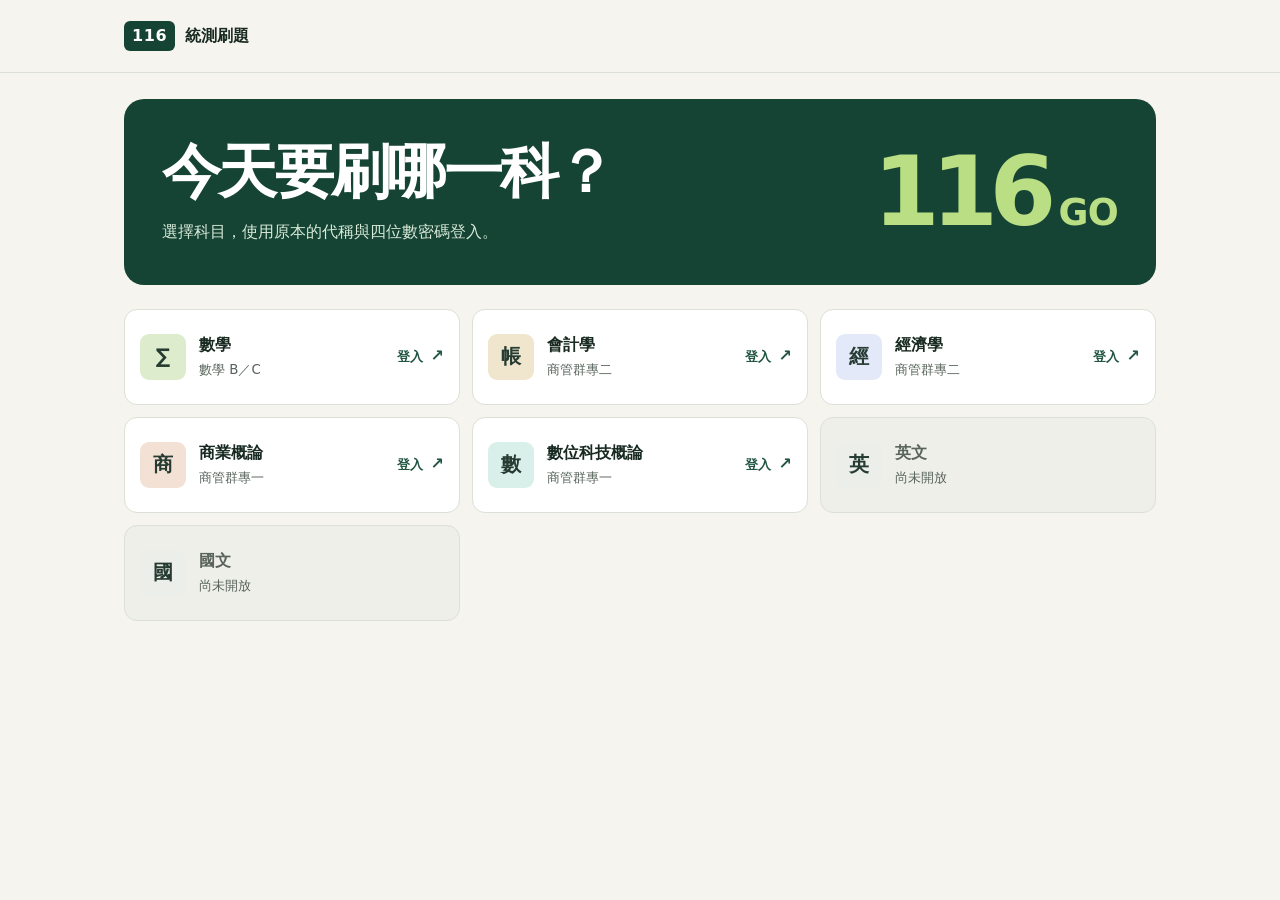
==== index.html @ 4256518a "Build 116 subject portal and shared worksheet export" ====
<!doctype html>
<html lang="zh-Hant">
<head>
<meta charset="utf-8">
<meta name="viewport" content="width=device-width, initial-scale=1">
<meta name="description" content="116 統測刷題入口。選擇科目登入，開始練習、模擬考或複習錯題。">
<title>116 統測刷題入口</title>
<link rel="stylesheet" href="./portal.css">
</head>
<body>
<header class="bar"><a href="./" class="brand"><span>116</span> 統測刷題</a></header>
<main>
  <section class="intro" aria-labelledby="title">
    <div><h1 id="title">今天要刷哪一科？</h1>
    <p>選擇科目，使用原本的代稱與四位數密碼登入。</p></div>
    <div class="mark" aria-hidden="true">116<span>GO</span></div>
  </section>
  <ul class="subjects" aria-label="刷題科目">
    <li class="subject tone-0"><a href="../testmath/" aria-label="登入數學"><span class="symbol" aria-hidden="true">∑</span><span class="subject-text"><strong>數學</strong><small>數學 B／C</small></span><span class="action" aria-hidden="true">登入 <span>↗</span></span></a></li>
    <li class="subject tone-1"><a href="../Accounting/" aria-label="登入會計學"><span class="symbol" aria-hidden="true">帳</span><span class="subject-text"><strong>會計學</strong><small>商管群專二</small></span><span class="action" aria-hidden="true">登入 <span>↗</span></span></a></li>
    <li class="subject tone-2"><a href="../economy/" aria-label="登入經濟學"><span class="symbol" aria-hidden="true">經</span><span class="subject-text"><strong>經濟學</strong><small>商管群專二</small></span><span class="action" aria-hidden="true">登入 <span>↗</span></span></a></li>
    <li class="subject tone-3"><a href="../Business/" aria-label="登入商業概論"><span class="symbol" aria-hidden="true">商</span><span class="subject-text"><strong>商業概論</strong><small>商管群專一</small></span><span class="action" aria-hidden="true">登入 <span>↗</span></span></a></li>
    <li class="subject tone-4"><a href="../Digital/" aria-label="登入數位科技概論"><span class="symbol" aria-hidden="true">數</span><span class="subject-text"><strong>數位科技概論</strong><small>商管群專一</small></span><span class="action" aria-hidden="true">登入 <span>↗</span></span></a></li>
    <li class="subject tone-5"><div class="pending"><span class="symbol" aria-hidden="true">英</span><span class="subject-text"><strong>英文</strong><small>尚未開放</small></span></div></li>
    <li class="subject tone-6"><div class="pending"><span class="symbol" aria-hidden="true">國</span><span class="subject-text"><strong>國文</strong><small>尚未開放</small></span></div></li>
  </ul>
</main>
</body>
</html>
---- portal.css ----
:root{color-scheme:light;--paper:#f5f4ef;--ink:#172920;--green:#154434;--line:#dce1d5}
*{box-sizing:border-box}body{margin:0;background:var(--paper);color:var(--ink);font:16px/1.55 "Noto Sans TC","Microsoft JhengHei",system-ui,sans-serif}a{color:inherit;text-decoration:none}
.bar{padding:16px max(20px,calc((100vw - 1032px)/2));border-bottom:1px solid var(--line)}.brand{display:inline-flex;align-items:center;gap:10px;min-height:40px;font-weight:750}.brand span{padding:3px 8px;border-radius:6px;background:var(--green);color:#fff;letter-spacing:.04em}
main{max-width:1080px;margin:auto;padding:26px 24px 52px}.intro{display:flex;justify-content:space-between;align-items:center;gap:18px;overflow:hidden;padding:40px 38px;background:var(--green);color:#fff;border-radius:20px}
h1{margin:0;font-size:clamp(2rem,6vw,3.7rem);line-height:1.13;letter-spacing:-.045em}.intro p{margin:14px 0 0;color:#d9ead9}.mark{display:flex;align-items:baseline;flex:none;color:#b9de83;font-size:clamp(2.5rem,8vw,6rem);line-height:1;font-weight:900;letter-spacing:-.09em}.mark span{font-size:.38em;margin-left:.3em;letter-spacing:-.02em}
.subjects{list-style:none;padding:0;margin:24px 0 0;display:grid;grid-template-columns:repeat(3,minmax(0,1fr));gap:12px}.subject{min-width:0}.subject a,.pending{display:flex;align-items:center;gap:13px;min-height:96px;padding:14px 15px;background:#fff;border:1px solid var(--line);border-radius:13px}.subject a:hover{border-color:#759781;background:#fbfdf7}.subject a:focus-visible,.brand:focus-visible{outline:3px solid #24765b;outline-offset:3px}.symbol{display:grid;place-items:center;flex:none;width:46px;height:46px;border-radius:9px;background:var(--symbol,#eceee9);color:#263b32;font-weight:800;font-size:20px}.subject-text{min-width:0;flex:1}.subject-text strong,.subject-text small{display:block}.subject-text small{color:#57635b;margin-top:2px}.action{flex:none;font-size:13px;font-weight:750;color:#225642}.action span{font-size:16px;margin-left:3px}.pending{background:#efefe9;color:#5a645c}.tone-0{--symbol:#dceccc}.tone-1{--symbol:#f0e6ce}.tone-2{--symbol:#e4e9fa}.tone-3{--symbol:#f4e1d6}.tone-4{--symbol:#d9efea}
@media(max-width:940px){.subjects{grid-template-columns:repeat(2,minmax(0,1fr))}}
@media(max-width:550px){main{padding:16px 15px 36px}.bar{padding:10px 15px}.intro{padding:24px 18px;border-radius:14px}.intro p{font-size:14px}.mark{display:none}.subjects{margin-top:14px;grid-template-columns:1fr;gap:8px}.subject a,.pending{min-height:68px;padding:10px 12px}.symbol{height:40px;width:40px}}
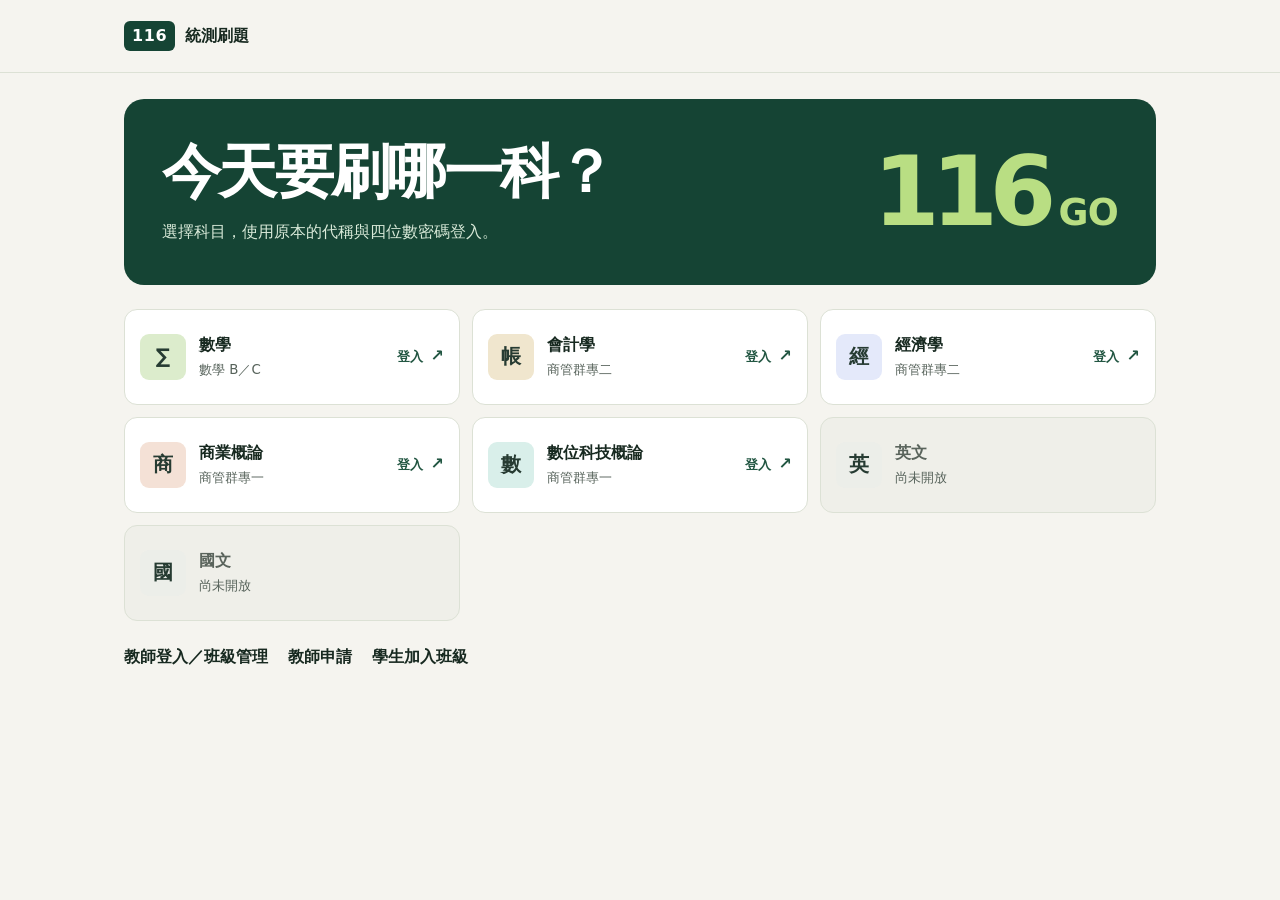
==== commit a39f2446: "Link classroom access from the 116 practice homepage" ====
--- a/index.html
+++ b/index.html
@@ -24,6 +24,11 @@
     <li class="subject tone-5"><div class="pending"><span class="symbol" aria-hidden="true">英</span><span class="subject-text"><strong>英文</strong><small>尚未開放</small></span></div></li>
     <li class="subject tone-6"><div class="pending"><span class="symbol" aria-hidden="true">國</span><span class="subject-text"><strong>國文</strong><small>尚未開放</small></span></div></li>
   </ul>
+  <section aria-label="班級服務" style="display:flex;gap:10px 20px;flex-wrap:wrap;margin-top:24px;font-weight:700">
+    <a href="./teachers.html">教師登入／班級管理</a>
+    <a href="./teachers.html#apply">教師申請</a>
+    <a href="./teachers.html#join">學生加入班級</a>
+  </section>
 </main>
 </body>
 </html>
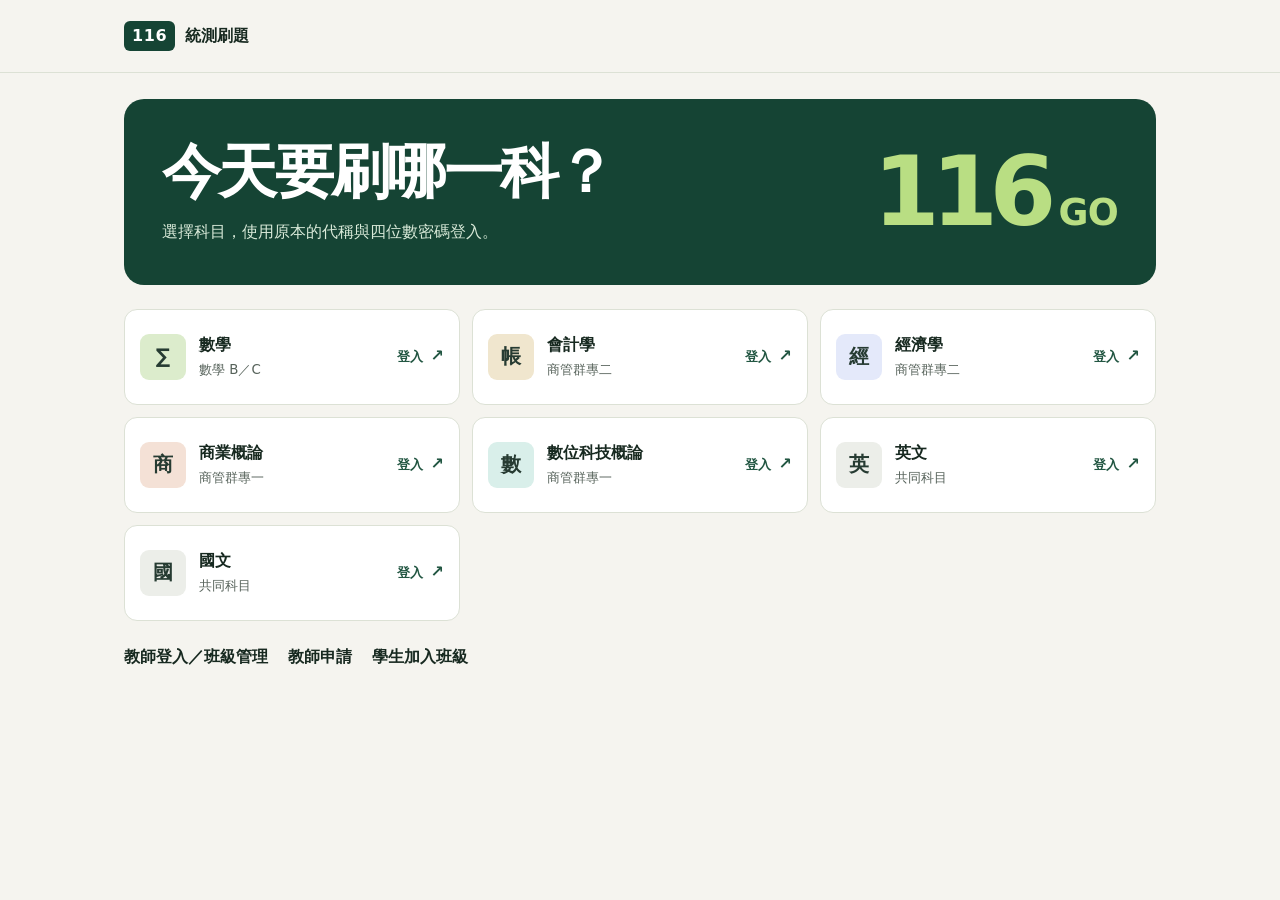
==== commit 25b0f10e: "入口首頁：開放英文、國文刷題網連結 Co-Authored-By: Claude Sonnet 5.5 <noreply@anthropic.com> Claude-Session: https://" ====
--- a/index.html
+++ b/index.html
@@ -21,8 +21,8 @@
     <li class="subject tone-2"><a href="../economy/" aria-label="登入經濟學"><span class="symbol" aria-hidden="true">經</span><span class="subject-text"><strong>經濟學</strong><small>商管群專二</small></span><span class="action" aria-hidden="true">登入 <span>↗</span></span></a></li>
     <li class="subject tone-3"><a href="../Business/" aria-label="登入商業概論"><span class="symbol" aria-hidden="true">商</span><span class="subject-text"><strong>商業概論</strong><small>商管群專一</small></span><span class="action" aria-hidden="true">登入 <span>↗</span></span></a></li>
     <li class="subject tone-4"><a href="../Digital/" aria-label="登入數位科技概論"><span class="symbol" aria-hidden="true">數</span><span class="subject-text"><strong>數位科技概論</strong><small>商管群專一</small></span><span class="action" aria-hidden="true">登入 <span>↗</span></span></a></li>
-    <li class="subject tone-5"><div class="pending"><span class="symbol" aria-hidden="true">英</span><span class="subject-text"><strong>英文</strong><small>尚未開放</small></span></div></li>
-    <li class="subject tone-6"><div class="pending"><span class="symbol" aria-hidden="true">國</span><span class="subject-text"><strong>國文</strong><small>尚未開放</small></span></div></li>
+    <li class="subject tone-5"><a href="../english/" aria-label="登入英文"><span class="symbol" aria-hidden="true">英</span><span class="subject-text"><strong>英文</strong><small>共同科目</small></span><span class="action" aria-hidden="true">登入 <span>↗</span></span></a></li>
+    <li class="subject tone-6"><a href="../chinese/" aria-label="登入國文"><span class="symbol" aria-hidden="true">國</span><span class="subject-text"><strong>國文</strong><small>共同科目</small></span><span class="action" aria-hidden="true">登入 <span>↗</span></span></a></li>
   </ul>
   <section aria-label="班級服務" style="display:flex;gap:10px 20px;flex-wrap:wrap;margin-top:24px;font-weight:700">
     <a href="./teachers.html">教師登入／班級管理</a>
